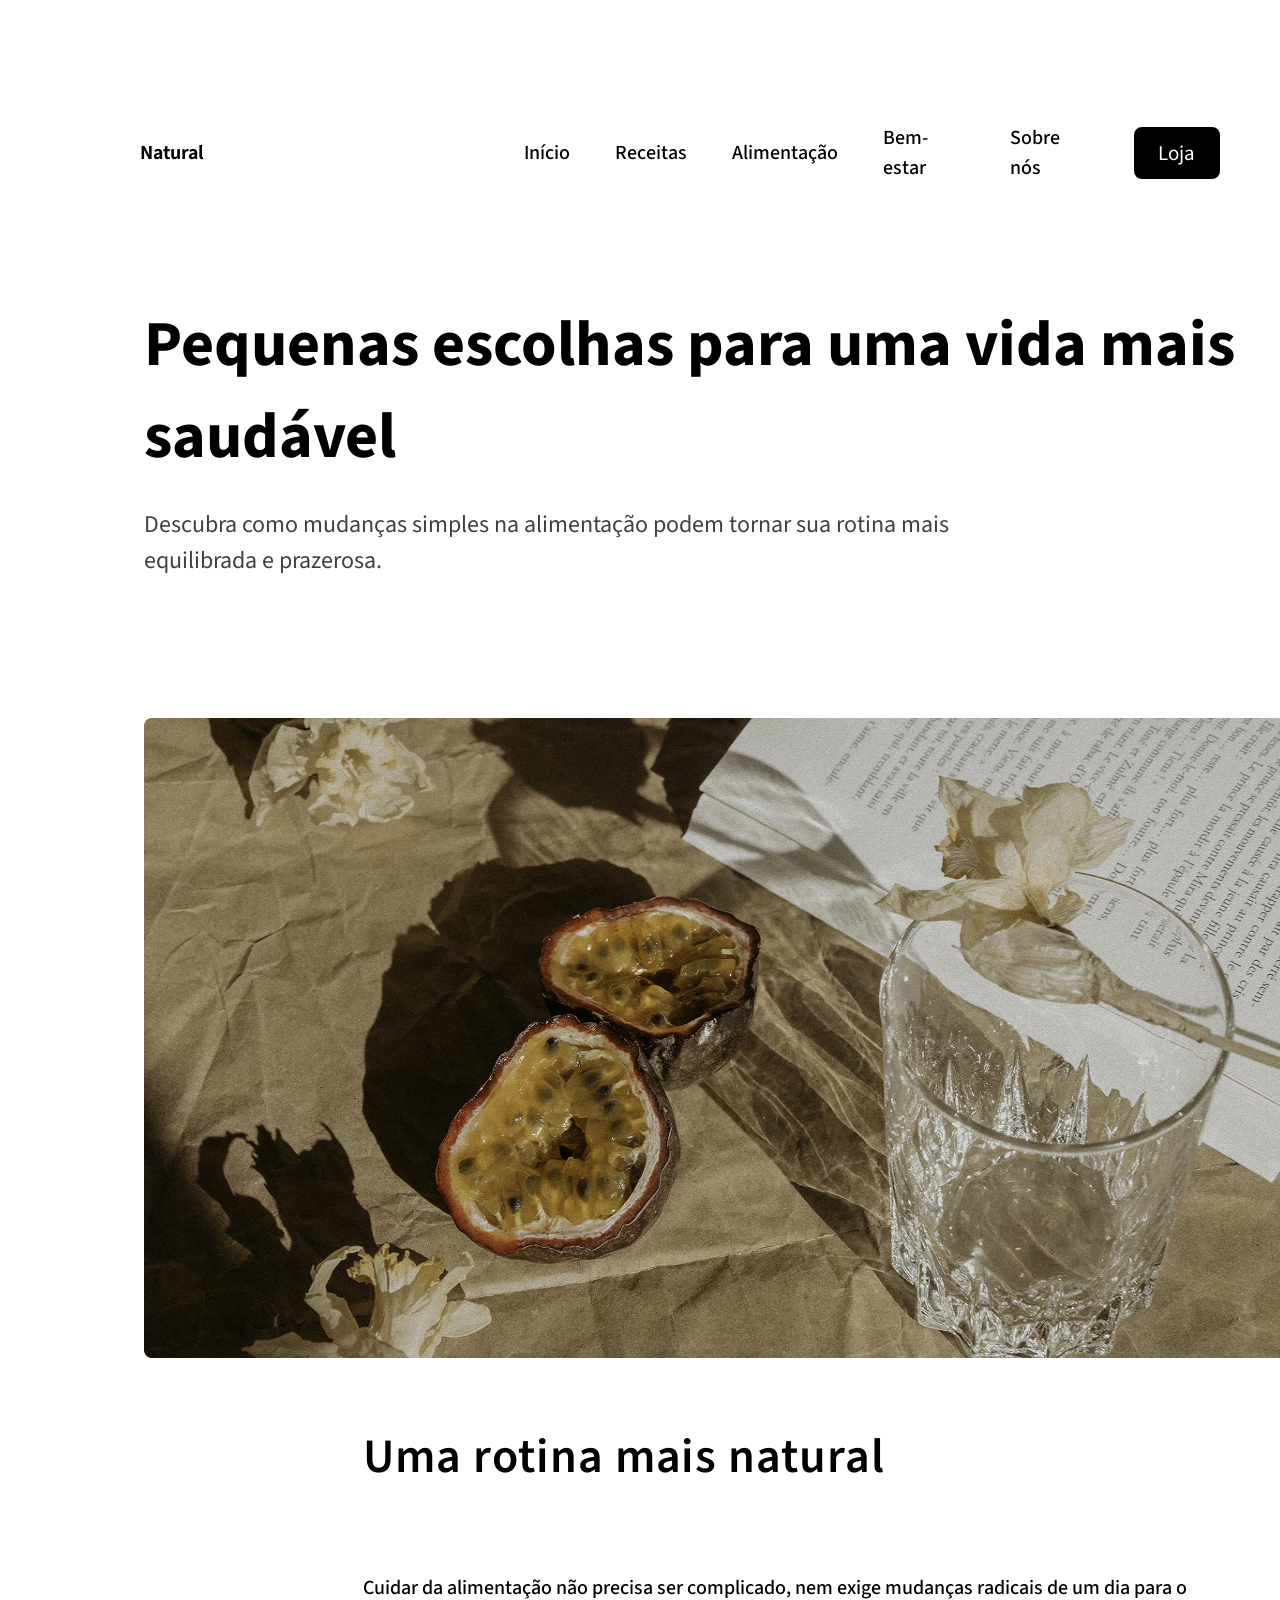
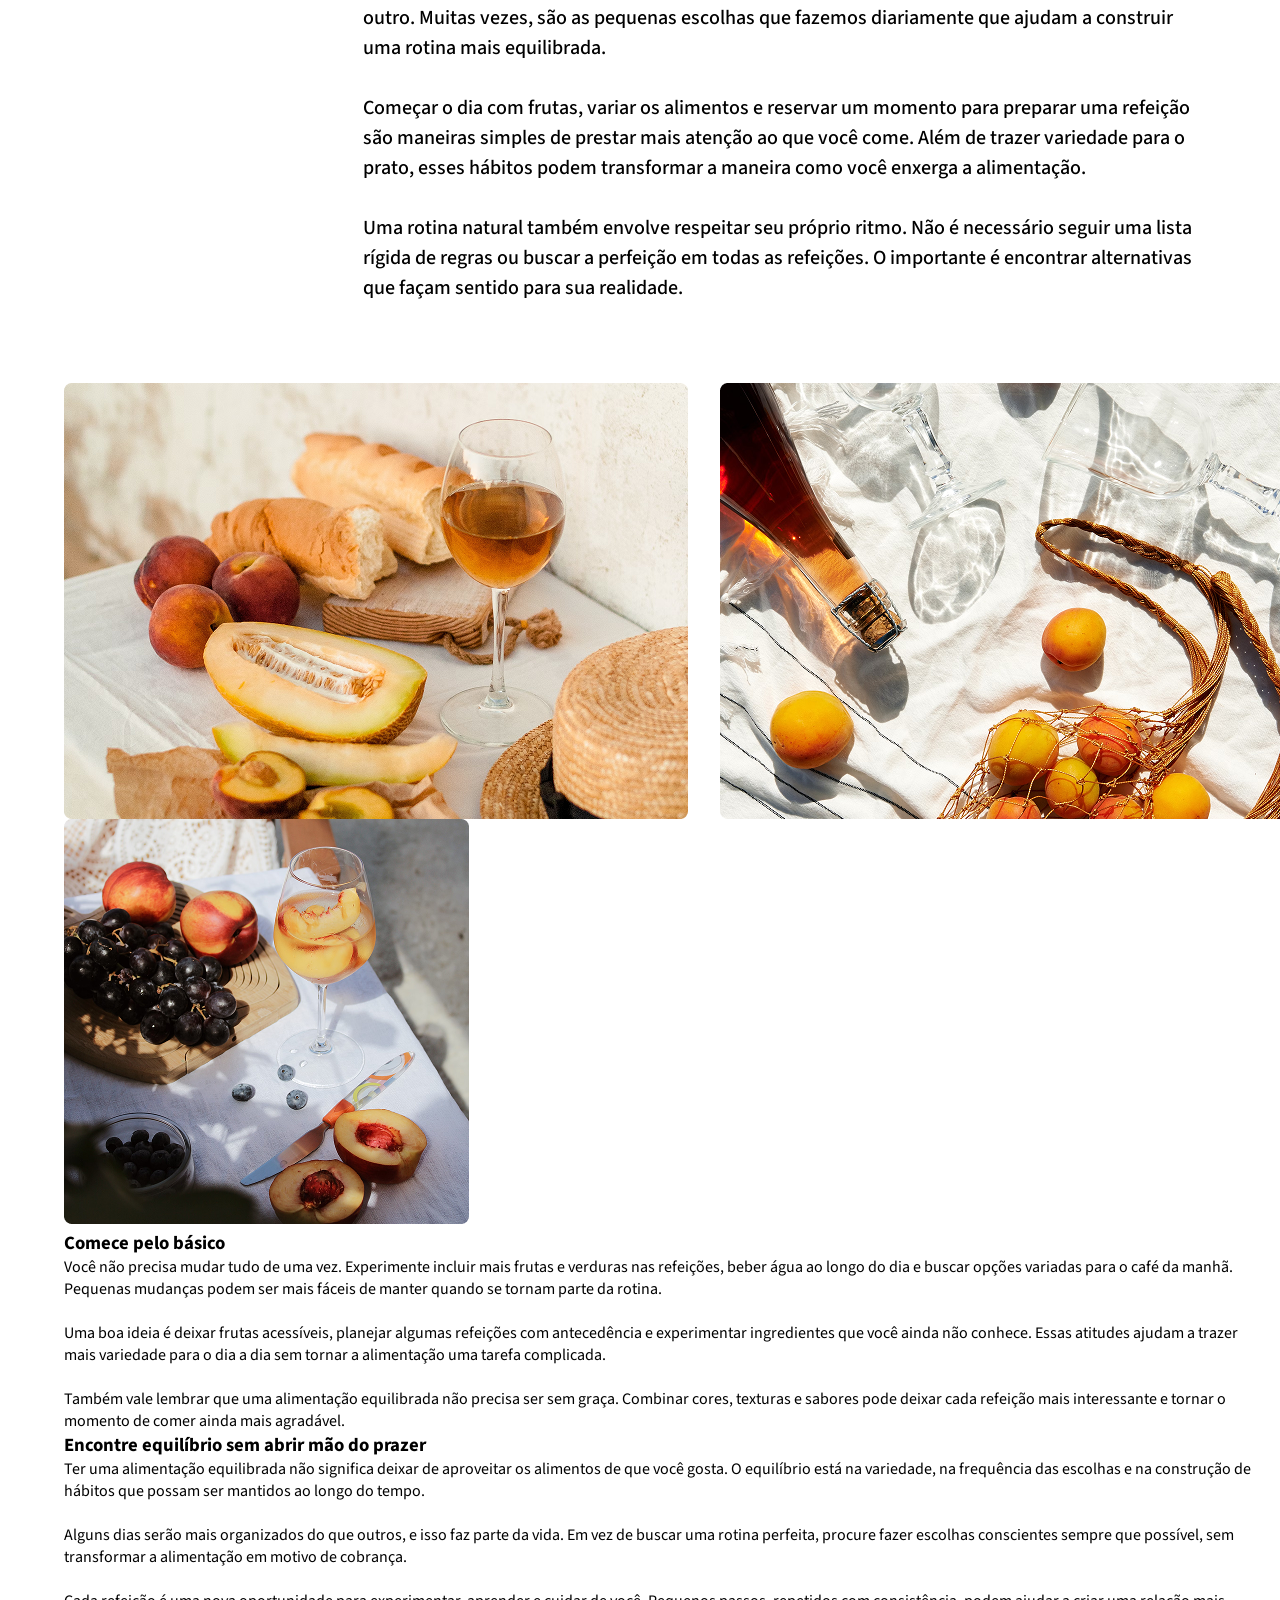
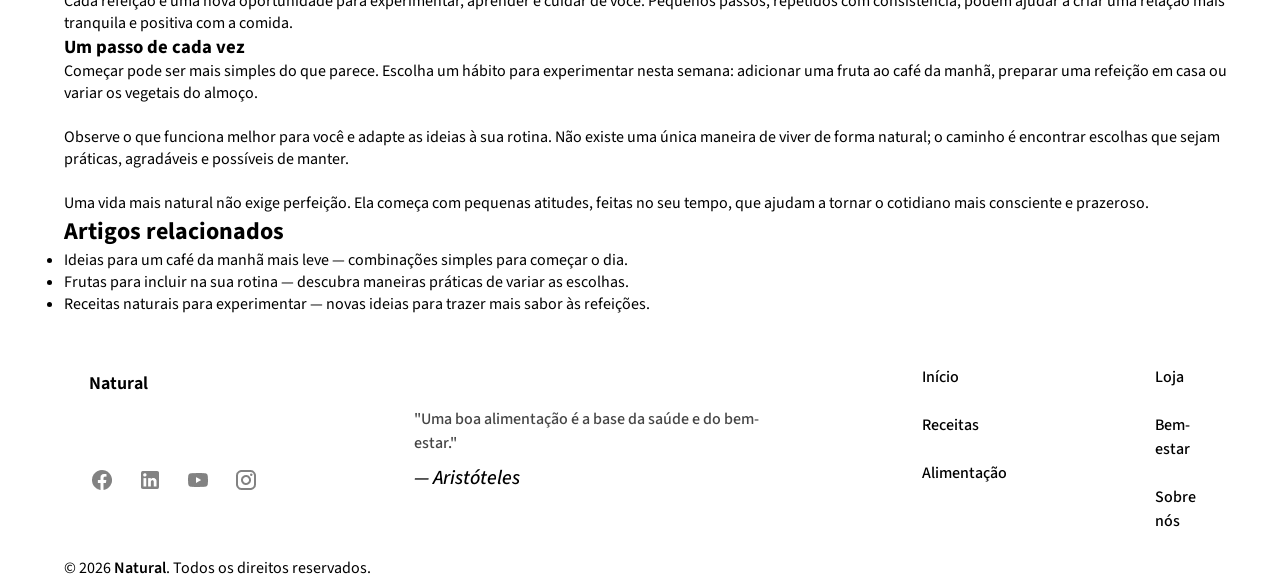
==== Natural_Artigo.html @ 992a2001 "natural 1.0" ====
<!DOCTYPE html>
<html lang="pt-br">
    <head>
        <meta charset="UTF-8">
        <meta name="viewport" content="width=device-width, initial-scale=1.0">
        <link href="Natural_Artigo.css" rel="stylesheet">
        <link rel="preconnect" href="https://fonts.googleapis.com">
        <link rel="preconnect" href="https://fonts.gstatic.com" crossorigin>
        <link href="https://fonts.googleapis.com/css2?family=Acme&family=Inter:ital,opsz,wght@0,14..32,100..900;1,14..32,100..900&family=Montserrat:ital,wght@0,100..900;1,100..900&family=Source+Sans+3:ital,wght@0,200..900;1,200..900&display=swap" rel="stylesheet">
        <title>Natural</title>
    </head>

    <body>
        <header>
            <nav class="container">
                <a class="link-natural" href="http://127.0.0.1:5500/CSS/Natural_In%C3%ADcial.html">Natural</a>
                <a class="link-header">Início</a>
                <a class="link-header">Receitas</a>
                <a class="link-header">Alimentação</a>
                <a class="link-header">Bem-estar</a>
                <a class="link-header">Sobre nós</a>
                <button class="shop-button">Loja</button>
            </nav>
        </header>

        <main class="container">
            <article class="box-img3">
            <div>
                <h1>Pequenas escolhas para uma vida mais saudável</h1>
                <p class="paragraph-top">Descubra como mudanças simples na alimentação podem tornar sua rotina mais equilibrada e prazerosa.</p>
            </div>
            <img class="img-1" src="./img/Hero Image.png" alt="Maracujá cortado ao lado de um copo vazio em uma mesa">

            
                <h2 class="title-1">Uma rotina mais natural</h2>
                <p class="paragraph-T1">Cuidar da alimentação não precisa ser complicado, nem exige mudanças radicais de um dia para o outro. Muitas vezes, são as pequenas escolhas que fazemos diariamente que ajudam a construir uma rotina mais equilibrada.

Começar o dia com frutas, variar os alimentos e reservar um momento para preparar uma refeição são maneiras simples de prestar mais atenção ao que você come. Além de trazer variedade para o prato, esses hábitos podem transformar a maneira como você enxerga a alimentação.

Uma rotina natural também envolve respeitar seu próprio ritmo. Não é necessário seguir uma lista rígida de regras ou buscar a perfeição em todas as refeições. O importante é encontrar alternativas que façam sentido para sua realidade.</p>
                <div class="img-conteiner">
                <img src="./img/maimg.png" alt="Melão cortado, pães, pêssegos e uma taça com bebida">
                <img src="./img/viimg.png" alt="Uvas e pêssegos ao lado de uma taça com bebida e frutas cortadas">
                </div>

                <div class="box-1">
                <img src="./img/Image.png" alt="Damascos em uma bolsa de rede com uma garrafa e taças de vidro">
                <h3 class="sub-1">Comece pelo básico</h3>
                <p class="pa-1">Você não precisa mudar tudo de uma vez. Experimente incluir mais frutas e verduras nas refeições, beber água ao longo do dia e buscar opções variadas para o café da manhã. Pequenas mudanças podem ser mais fáceis de manter quando se tornam parte da rotina.

Uma boa ideia é deixar frutas acessíveis, planejar algumas refeições com antecedência e experimentar ingredientes que você ainda não conhece. Essas atitudes ajudam a trazer mais variedade para o dia a dia sem tornar a alimentação uma tarefa complicada.

Também vale lembrar que uma alimentação equilibrada não precisa ser sem graça. Combinar cores, texturas e sabores pode deixar cada refeição mais interessante e tornar o momento de comer ainda mais agradável.</p>
                </div>

                <div class="box-1">
                
                <h3 class="sub-1">Encontre equilíbrio sem abrir mão do prazer</h3>
                <p class="pa-1">Ter uma alimentação equilibrada não significa deixar de aproveitar os alimentos de que você gosta. O equilíbrio está na variedade, na frequência das escolhas e na construção de hábitos que possam ser mantidos ao longo do tempo.

Alguns dias serão mais organizados do que outros, e isso faz parte da vida. Em vez de buscar uma rotina perfeita, procure fazer escolhas conscientes sempre que possível, sem transformar a alimentação em motivo de cobrança.

Cada refeição é uma nova oportunidade para experimentar, aprender e cuidar de você. Pequenos passos, repetidos com consistência, podem ajudar a criar uma relação mais tranquila e positiva com a comida.</p>
                </div>
                <div class="box-1">
               
                <h3 class="sub-1">Um passo de cada vez</h3>
                <p class="pa-1">Começar pode ser mais simples do que parece. Escolha um hábito para experimentar nesta semana: adicionar uma fruta ao café da manhã, preparar uma refeição em casa ou variar os vegetais do almoço.

Observe o que funciona melhor para você e adapte as ideias à sua rotina. Não existe uma única maneira de viver de forma natural; o caminho é encontrar escolhas que sejam práticas, agradáveis e possíveis de manter.

Uma vida mais natural não exige perfeição. Ela começa com pequenas atitudes, feitas no seu tempo, que ajudam a tornar o cotidiano mais consciente e prazeroso.</p>
                </div>            
            </article>

            <section class="s-1">
                <h2 class="title-2">Artigos relacionados</h2>
                    <ul>
                        <li>Ideias para um café da manhã mais leve — combinações simples para começar o dia.</li>
                        <li>Frutas para incluir na sua rotina — descubra maneiras práticas de variar as escolhas.</li>
                        <li>Receitas naturais para experimentar — novas ideias para trazer mais sabor às refeições.</li>
                    </ul>
            </div>
                  
            </section>

            </main>
        <footer>
    <nav class="footer-nav" aria-label="Navegação do rodapé">
        <div class="footer-brand">
            <a href="/">Natural</a>
            <img src="./img/Social Icons.png " alt="imagens de Rede Social">
            <div class="footer-quote">
  <blockquote>
    <p>"Uma boa alimentação é a base da saúde e do bem-estar."</p>
    <cite>— Aristóteles</cite>
  </blockquote>
</div>
    </div>
        <ul class="footer-links">
            <li><a href="#">Início</a></li>
            <li><a href="#">Receitas</a></li>
            <li><a href="#">Alimentação</a></li>
        </ul>
        <ul class="footer-links2">
            <li><a href="#">Loja</a></li>
            <li><a href="#">Bem-estar</a></li>
            <li><a href="#">Sobre nós</a></li>
        </ul>
    </nav>

    <p class="copy">&copy; 2026 <b>Natural</b>. Todos os direitos reservados.</p>
</footer>
    </body>
</html>
---- Natural_Artigo.css ----
* {
    font-family: "Source Sans 3", sans-serif;
    margin: 0;
    padding: 0;
    box-sizing: border-box;
}

header {
    margin: 67px 0px 60px 80px;
   
}

.link-natural {
    margin-right: 320px;
    cursor: pointer;
    color: inherit;
    text-decoration: none;
    font-weight: 650;
    transition: 1s ease;
    transform: scale(1.0);
}

nav {
    display: flex;
    align-items: center;
    font-weight: 500; 
    font-size: 20px; 
    line-height: 30px; 
    color: #000000;
}

.link-header {
    margin: 56px 45px 56px 0px;
    cursor: pointer;
}
a:hover {
    display: inline-block;
    transition: 0.3s ease;
    transform: scale(1.28) ;
}

.shop-button {
    font-size: 21px; 
    line-height: 24px; 
    color: #FFFFFF;
    background: #000000; 
    border-radius: 8px;
    width: 93px;
    height: 52px;
    cursor: pointer;
    border: none;
}

button:hover {
    transition: 0.3s ease;
    transform: scale(1.1);
    font-size: 25px;
}

.container {
    width: 90%;
    max-width: 1440px;
    margin: 0 auto;
}

h1 {
    font-weight: 700;
    font-size: 64px;
    line-height: normal;
    text-align: left;
    letter-spacing: -0.01px;
    color: #000000;
    margin: 0px 0 24px 80px;
}

.paragraph-top {
    font-weight: 400;
    font-size: 24px;
    line-height: 36px;
    color: rgba(0, 0, 0, 0.75);
    margin-top: 24px;
    margin-bottom: 2px;
    text-transform: none;
    word-spacing: normal;
    text-align: left;
    width: 844px;
    height: 209px;
    margin-left: 80px;
}

.img-1 {
    width: 1200px;
    height: 640px;
    display: inline-block;
    margin-left: 80px;
    
}

.box-img3 {
    display: inline-block;
    width: 1200px;
    height: 950px;
}

.title-1 {
    font-weight: 600;
    font-size: 48px;
    line-height: normal;
    letter-spacing: 0.96px;
    color: #000000;
    text-align: left;
    width: 624px;
    margin: 59px 0 82px 299px;
}

.paragraph-T1 {
    font-size: 20px;
    font-weight: 500;
    font-style: normal;
    line-height: 30px;
    color: #000;
    text-align: left;
    width: 842px;
    height: auto;
    white-space: pre-line;
    margin: 50px 299px 80px 299px;
}

.img-conteiner {
    display: flex;
    align-items: center;
    gap: 32px;
}
.img-conteiner img {
    width: 624px;
    height: 436px;
}

.pa-1 {
    white-space: pre-line;
}






footer {
    display: flex;
    flex-direction: column;
    gap: 24px;
    width: 90%;
    max-width: 1300px;
    margin: 0 auto;
}

.footer-nav {
    display: flex;
    align-items: flex-start;
    gap: 48px;
}

.footer-nav a,
.footer-nav a:visited {
    color: inherit;
    text-decoration: none;
}

.footer-brand {
    display: flex;
    align-items: flex-end;
    width: 800px;
}
.footer-brand a {
    font-size: 18px;
    font-weight: 650;
    line-height: 24px;
    color: #000;
    text-align: left;
    width: 102px;
    height: 24px;
    margin: 57px 0px 97px 25px;
}

.footer-nav img {
    margin: 0px -52px -7px -73px;
}
.footer-brand p {
    font-size: 16px;
    font-weight: 500;
    line-height: 24px;
    color: #454545;
    text-align: left;
    width: 350px;
    margin: 58px 100px 8px 200px;
}

cite {
    margin: 58px 100px 8px 200px;
}
.footer-links {
    display: flex;
    flex-direction: column;
    width: 120px;
    justify-content: center;
    gap: 24px;
    list-style: none;
    font-size: 16px;
    font-weight: 500;
    line-height: 24px;
    text-align: left;
    color: inherit;
    text-decoration: none;
    margin: 50px 0 0px 10px;

}
.footer-links2 {
    display: flex;
    flex-direction: column;
    justify-content: center;
    width: 120px;
    gap: 24px;
    list-style: none;
    font-size: 16px;
    font-weight: 500;
    line-height: 24px;
    text-align: left;
    color: inherit;
    text-decoration: none;
    margin: 50px 31px 0px 100px;
}

b {
    font-weight: 600;
}
.copy {
    margin-bottom: 5px;
}
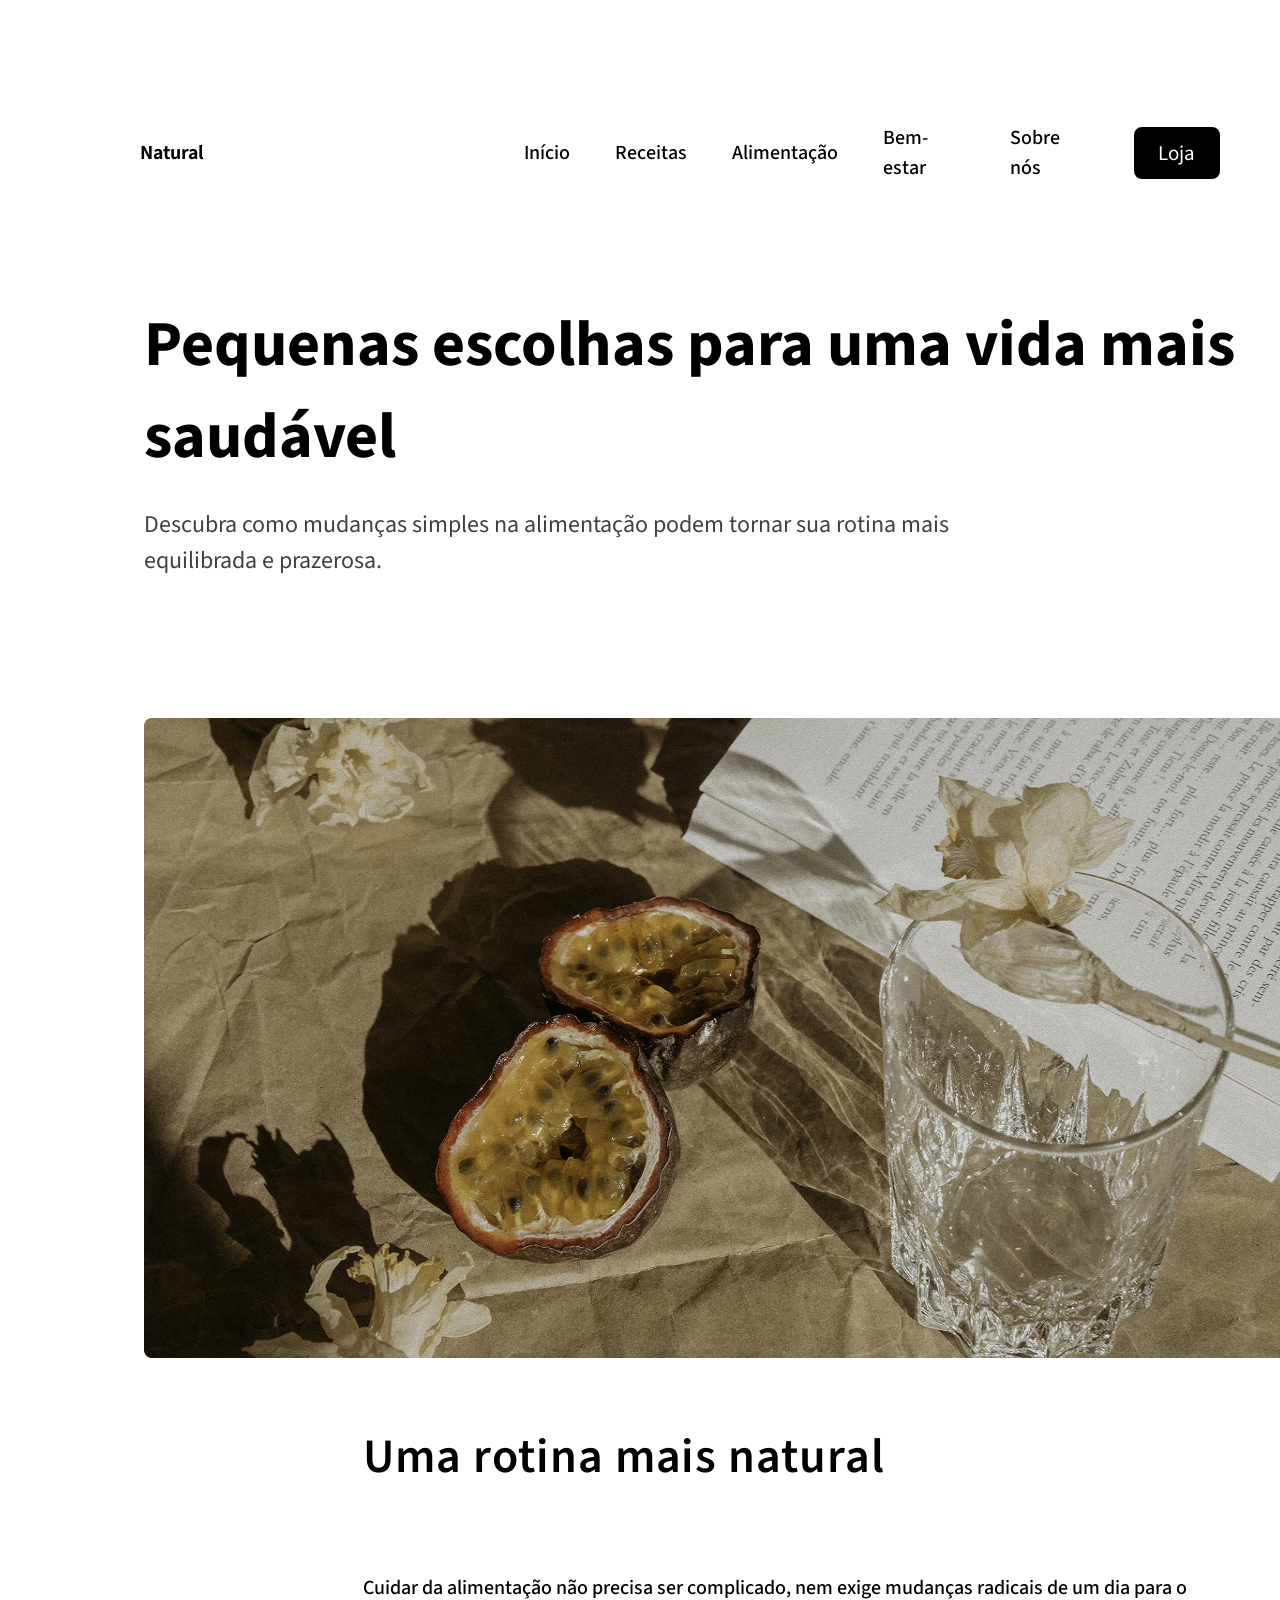
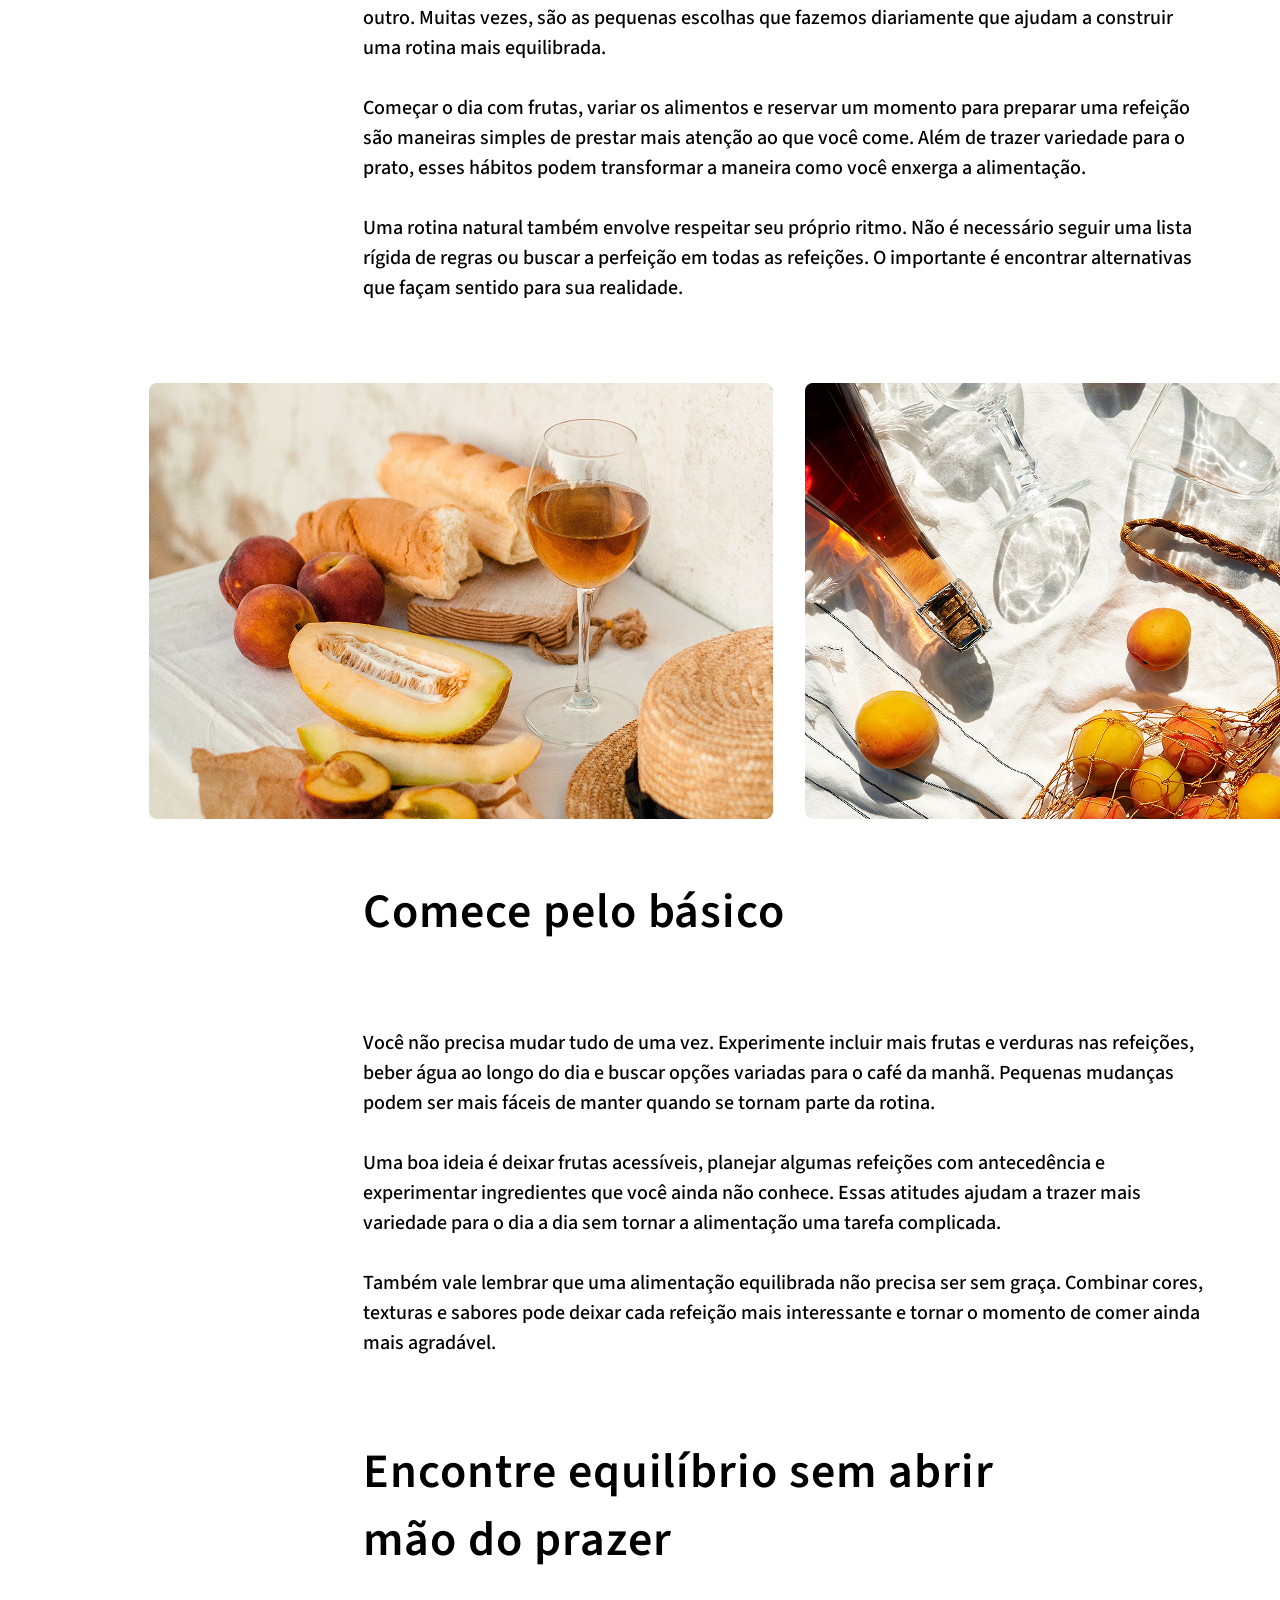
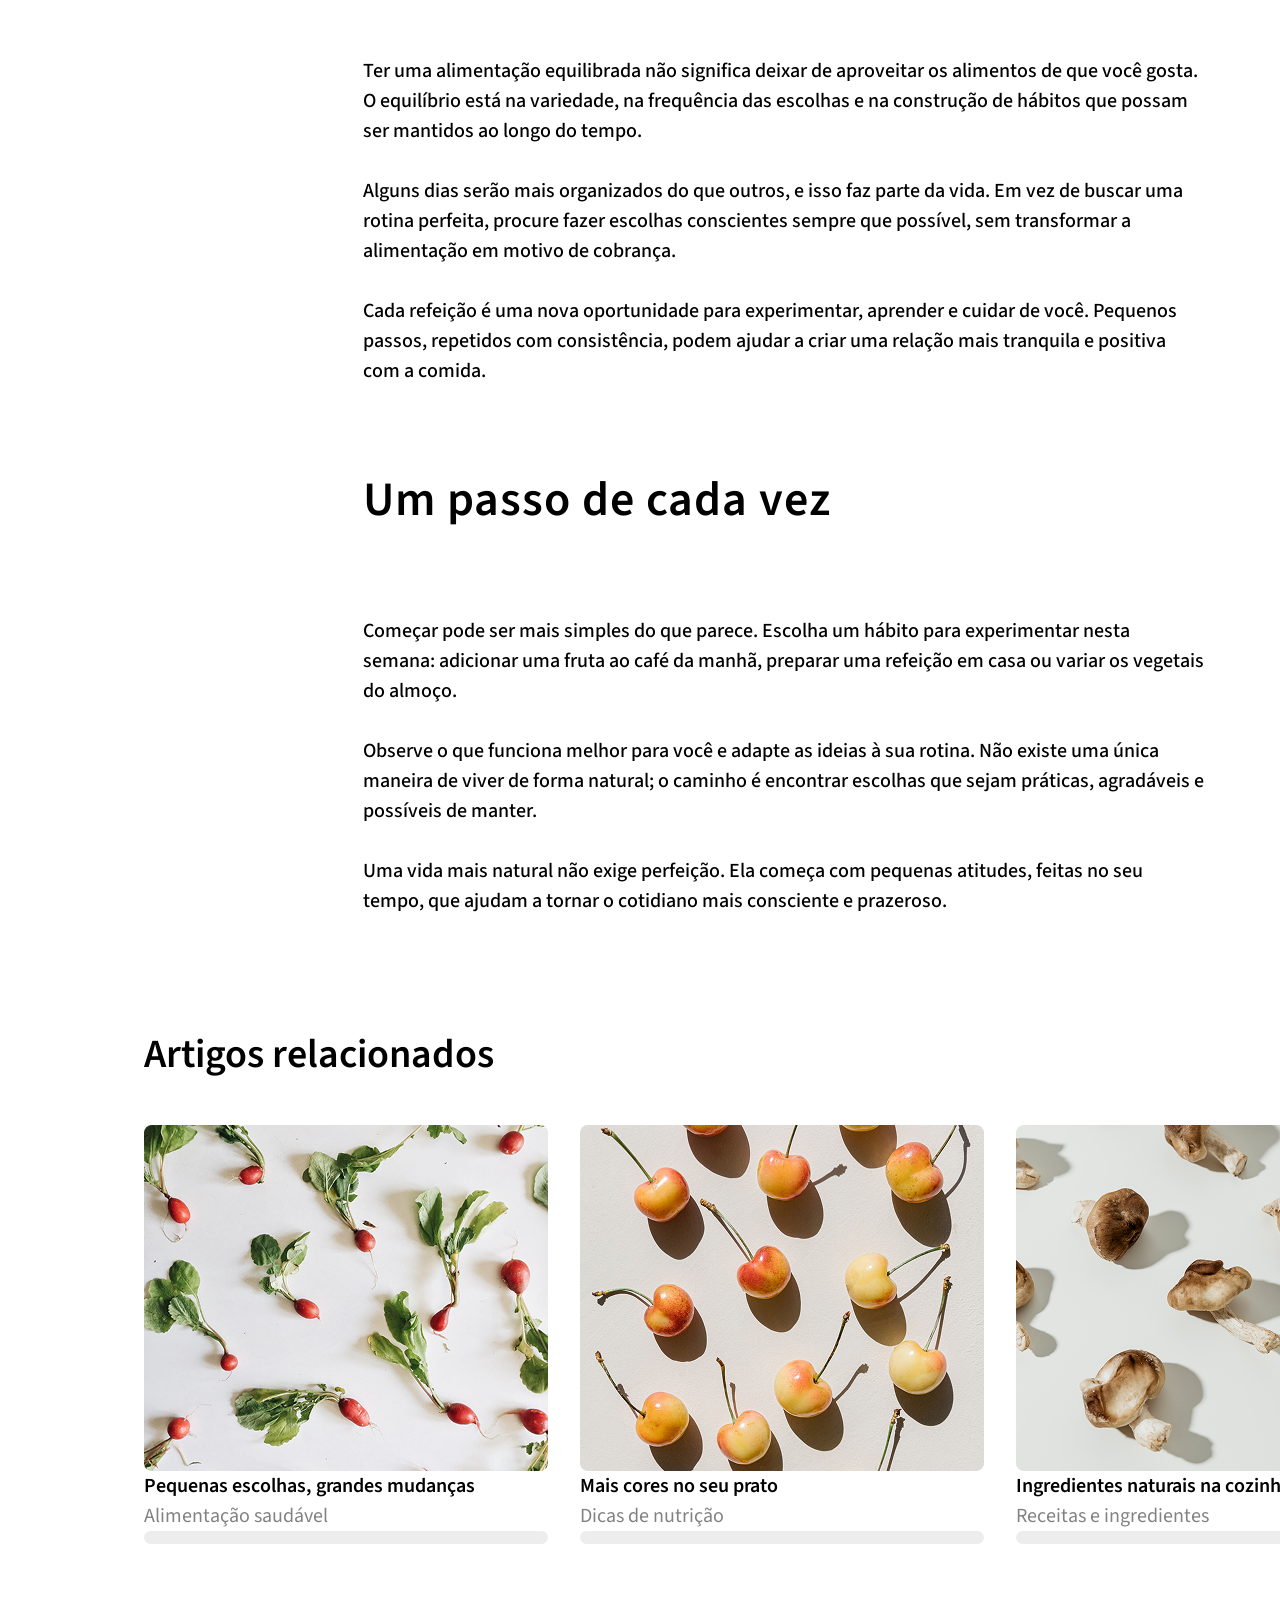
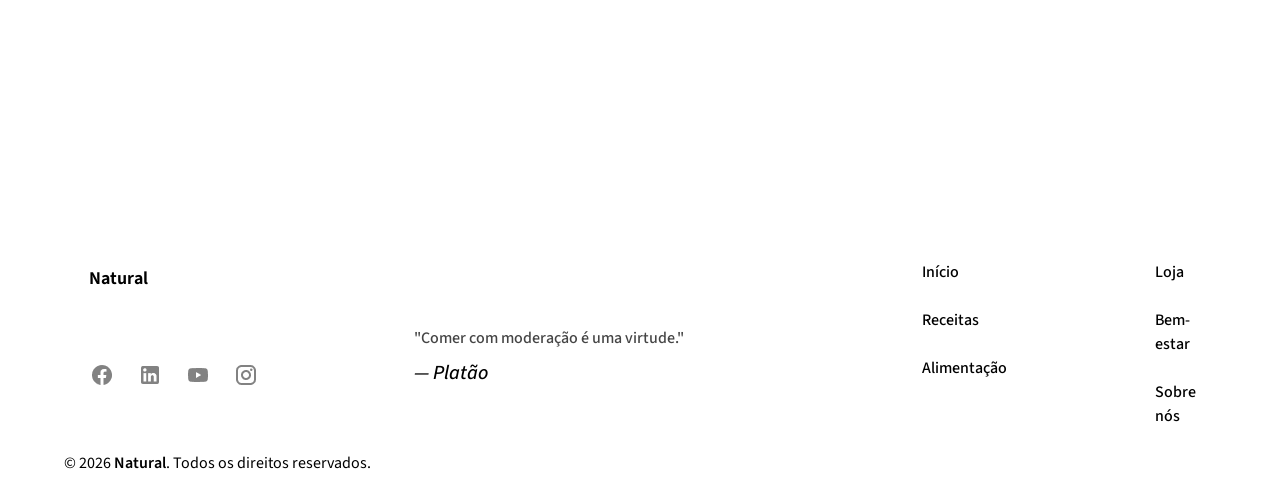
==== commit 88d8a974: "pasta Loja add" ====
--- a/Natural_Artigo.html
+++ b/Natural_Artigo.html
@@ -14,7 +14,7 @@
         <header>
             <nav class="container">
                 <a class="link-natural" href="http://127.0.0.1:5500/CSS/Natural_In%C3%ADcial.html">Natural</a>
-                <a class="link-header">Início</a>
+                <a class="link-header" href="http://127.0.0.1:5500/Natural_In%C3%ADcial.html">Início</a>
                 <a class="link-header">Receitas</a>
                 <a class="link-header">Alimentação</a>
                 <a class="link-header">Bem-estar</a>
@@ -25,7 +25,7 @@
 
         <main class="container">
             <article class="box-img3">
-            <div>
+            <div class="article-start">
                 <h1>Pequenas escolhas para uma vida mais saudável</h1>
                 <p class="paragraph-top">Descubra como mudanças simples na alimentação podem tornar sua rotina mais equilibrada e prazerosa.</p>
             </div>
@@ -44,8 +44,7 @@
                 </div>
 
                 <div class="box-1">
-                <img src="./img/Image.png" alt="Damascos em uma bolsa de rede com uma garrafa e taças de vidro">
-                <h3 class="sub-1">Comece pelo básico</h3>
+                <h3 class="sub-1" id="bottom">Comece pelo básico</h3>
                 <p class="pa-1">Você não precisa mudar tudo de uma vez. Experimente incluir mais frutas e verduras nas refeições, beber água ao longo do dia e buscar opções variadas para o café da manhã. Pequenas mudanças podem ser mais fáceis de manter quando se tornam parte da rotina.
 
 Uma boa ideia é deixar frutas acessíveis, planejar algumas refeições com antecedência e experimentar ingredientes que você ainda não conhece. Essas atitudes ajudam a trazer mais variedade para o dia a dia sem tornar a alimentação uma tarefa complicada.
@@ -73,17 +72,36 @@
                 </div>            
             </article>
 
-            <section class="s-1">
+            <section>
                 <h2 class="title-2">Artigos relacionados</h2>
+            <div class="s-1">
+                <div class="article-box">
                     <ul>
-                        <li>Ideias para um café da manhã mais leve — combinações simples para começar o dia.</li>
-                        <li>Frutas para incluir na sua rotina — descubra maneiras práticas de variar as escolhas.</li>
-                        <li>Receitas naturais para experimentar — novas ideias para trazer mais sabor às refeições.</li>
+                        <li class="img-box"><img src="img/Image (5).png" alt="Rabanetes vermelhos frescos"></li>
+                        <li class="title-box">Pequenas escolhas, grandes mudanças</li>
+                        <li class="sub-box">Alimentação saudável</li>
+                        <li class="paragraph-box">Descubra como incluir alimentos naturais na sua rotina.</li>
                     </ul>
+                </div>
+                <div class="article-box">
+                    <ul>
+                        <li class="img-box"><img src="img/Image (4).png" alt="Várias cerejas maduras dispostas sobre uma superfície clara"></li>
+                        <li class="title-box">Mais cores no seu prato</li>
+                        <li class="sub-box">Dicas de nutrição</li>
+                        <li class="paragraph-box">Conheça os benefícios de variar os alimentos no dia a dia.</li>
+                    </ul>
+                </div>
+                 <div class="article-box">
+                    <ul>
+                        <li class="img-box"><img src="img/Image (3).png" alt="Cogumelos shimeji dispostos sobre uma superfície branca"></li>
+                        <li class="title-box">Ingredientes naturais na cozinha</li>
+                        <li class="sub-box">Receitas e ingredientes</li>
+                        <li class="paragraph-box">Explore novos ingredientes e maneiras de preparar suas refeições.</li>
+                    </ul>
+                </div>
             </div>
-                  
+        </div>          
             </section>
-
             </main>
         <footer>
     <nav class="footer-nav" aria-label="Navegação do rodapé">
@@ -92,8 +110,8 @@
             <img src="./img/Social Icons.png " alt="imagens de Rede Social">
             <div class="footer-quote">
   <blockquote>
-    <p>"Uma boa alimentação é a base da saúde e do bem-estar."</p>
-    <cite>— Aristóteles</cite>
+    <p>"Comer com moderação é uma virtude."</p>
+    <cite>— Platão</cite>
   </blockquote>
 </div>
     </div>
--- a/Natural_Artigo.css
+++ b/Natural_Artigo.css
@@ -32,6 +32,8 @@
 .link-header {
     margin: 56px 45px 56px 0px;
     cursor: pointer;
+    color: inherit;
+    text-decoration: none;
 }
 a:hover {
     display: inline-block;
@@ -63,6 +65,10 @@
     margin: 0 auto;
 }
 
+header nav.container {
+    max-width: 1440px;
+}
+
 h1 {
     font-weight: 700;
     font-size: 64px;
@@ -130,16 +136,115 @@
     display: flex;
     align-items: center;
     gap: 32px;
-}
+    width: 1300px;
+    margin: 0 0 0 85px;
+}
+
 .img-conteiner img {
     width: 624px;
     height: 436px;
 }
 
+.sub-1 {
+    font-weight: 600;
+    font-size: 48px;
+    line-height: normal;
+    letter-spacing: 0.96px;
+    color: #000000;
+    text-align: left;
+    width: 680px;
+    margin: 59px 0 82px 299px;
+}
+
 .pa-1 {
     white-space: pre-line;
-}
-
+    font-size: 20px;
+    font-weight: 500;
+    font-style: normal;
+    line-height: 30px;
+    color: #000;
+    text-align: left;
+    width: 842px;
+    height: auto;
+    margin: 50px 299px 80px 299px;
+}
+
+.s-1 {
+    display: flex;
+    gap: 32px;
+    margin-bottom: 140px;
+    margin-left: 80px;
+    width: 1300px;
+    height: 545px;
+}
+ul {
+    list-style: none;
+}
+.title-2 {
+    font-size: 40px;
+    font-weight: 600;
+    line-height: 1.1; /* 44px */
+
+    color: #000;;
+    width: 625px;
+    margin: 120px 0px 48px 80px;
+}
+.article-box {
+    cursor: pointer;
+}
+.article-box:hover {
+    transition: 0.3s ease;
+    transform: scale(1.1);
+}
+.article-box:hover .paragraph-box {
+    transition: 0.3s ease;
+    transform: scale(1.0);
+    opacity: 0.7;
+    max-height: 100px;
+
+}
+.img-box {
+    width: 404px;
+    height: 346px;
+}
+
+.title-box {
+    font-size: 20px;
+    font-weight: 600;
+    line-height: 30px;
+
+    color: #000;
+    text-align: left;
+    width: 404px;
+}
+
+
+.sub-box {
+    font-size: 20px;
+    font-weight: 400;
+    line-height: 30px;
+
+    color: #828282;
+    text-align: left;
+    width: 404px;
+}
+.paragraph-box {
+    padding: 8px 15px 5px 15px;
+    font-size: 18px;
+    font-weight: 400;
+    line-height: 30px;
+    background-color: rgba(211, 211, 211, 0.50);
+    border-radius: 30px;
+    color: #000;
+    text-align: center;
+    width: 404px;
+    height: 70px;
+
+    opacity: 0.8;
+    max-height: 0;
+    overflow: hidden;
+    transition: 0.5s ease;
+}
 
 
 
